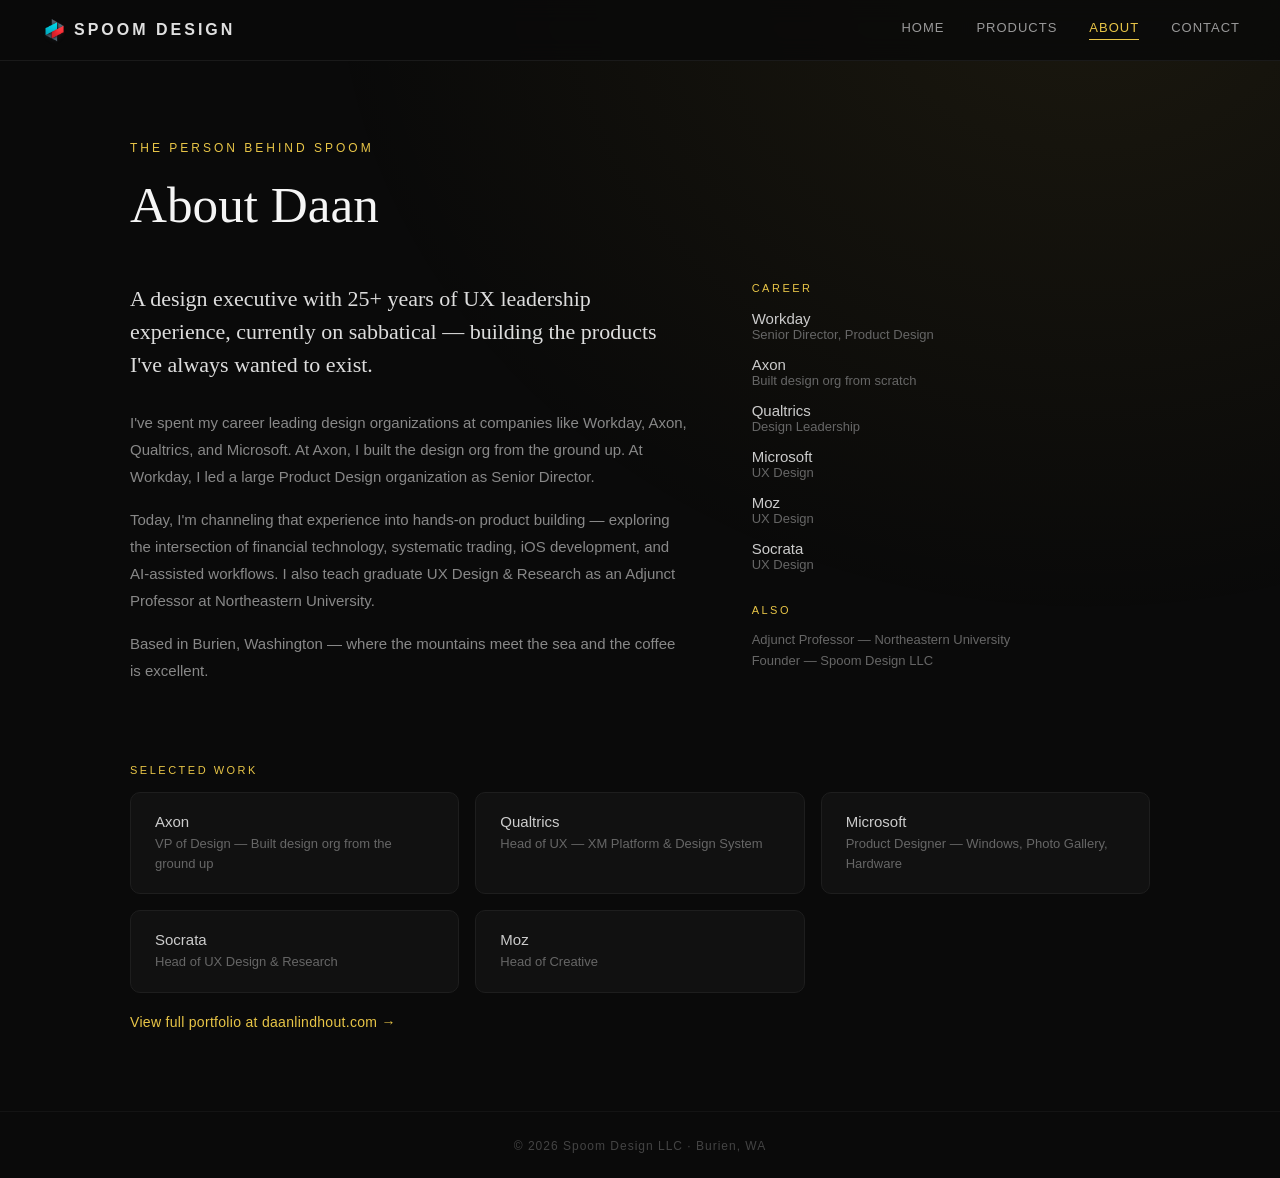
==== about.html @ e28e222f "Updates" ====
<!DOCTYPE html>
<html lang="en">
<head>
  <meta charset="UTF-8">
  <meta name="viewport" content="width=device-width, initial-scale=1.0">
  <title>About – Spoom Design</title>
  <meta name="description" content="About Daan Lindhout — 25+ years of UX leadership at Workday, Axon, Qualtrics, Microsoft, and more. Founder of Spoom Design LLC.">
  <meta http-equiv="X-Content-Type-Options" content="nosniff">
  <meta http-equiv="X-Frame-Options" content="DENY">
  <meta name="referrer" content="strict-origin-when-cross-origin">
  <meta http-equiv="Content-Security-Policy" content="default-src 'self'; style-src 'self' https://fonts.googleapis.com 'unsafe-inline'; font-src https://fonts.gstatic.com; img-src 'self' data: https://www.google-analytics.com https://www.googletagmanager.com; script-src 'self' 'unsafe-inline' https://www.googletagmanager.com; connect-src https://www.google-analytics.com https://analytics.google.com">
  <!-- Google Analytics -->
  <script async src="https://www.googletagmanager.com/gtag/js?id=G-Q63FCN560S"></script>
  <script>
    window.dataLayer = window.dataLayer || [];
    function gtag(){dataLayer.push(arguments);}
    gtag('js', new Date());
    gtag('config', 'G-Q63FCN560S');
  </script>
  <link rel="icon" type="image/x-icon" href="Images/favicon.ico">
  <link rel="icon" type="image/png" sizes="32x32" href="Images/favicon-32.png">
  <link rel="icon" type="image/png" sizes="192x192" href="Images/favicon-192.png">
  <link rel="apple-touch-icon" sizes="180x180" href="Images/apple-touch-icon.png">
  <link rel="preconnect" href="https://fonts.googleapis.com">
  <link rel="preconnect" href="https://fonts.gstatic.com" crossorigin>
  <link href="https://fonts.googleapis.com/css2?family=DM+Serif+Display&family=DM+Sans:ital,wght@0,300;0,400;0,500;0,700;1,400&display=swap" rel="stylesheet">
  <link rel="stylesheet" href="styles.css">
</head>
<body>
  <!-- Static fine grid background -->
  <div id="grid-bg"></div>

  <!-- Navigation (loaded from nav.html) -->
  <div id="nav-container"></div>

  <!-- Main content -->
  <main id="main">
    <section class="page">
      <div class="animate-in">
        <p class="eyebrow">The Person Behind Spoom</p>
        <h2 class="section-title">About Daan</h2>
      </div>
      <div class="about-grid animate-in" style="animation-delay: 0.15s">
        <div class="about-main">
          <p class="about-lead">A design executive with 25+ years of UX leadership experience, currently on sabbatical — building the products I've always wanted to exist.</p>
          <p class="about-body">I've spent my career leading design organizations at companies like Workday, Axon, Qualtrics, and Microsoft. At Axon, I built the design org from the ground up. At Workday, I led a large Product Design organization as Senior Director.</p>
          <p class="about-body">Today, I'm channeling that experience into hands-on product building — exploring the intersection of financial technology, systematic trading, iOS development, and AI-assisted workflows. I also teach graduate UX Design &amp; Research as an Adjunct Professor at Northeastern University.</p>
          <p class="about-body">Based in Burien, Washington — where the mountains meet the sea and the coffee is excellent.</p>
        </div>
        <div class="about-sidebar">
          <div class="sidebar-section">
            <h4 class="sidebar-title">Career</h4>
            <div class="role-row"><span class="role-co">Workday</span><span class="role-title">Senior Director, Product Design</span></div>
            <div class="role-row"><span class="role-co">Axon</span><span class="role-title">Built design org from scratch</span></div>
            <div class="role-row"><span class="role-co">Qualtrics</span><span class="role-title">Design Leadership</span></div>
            <div class="role-row"><span class="role-co">Microsoft</span><span class="role-title">UX Design</span></div>
            <div class="role-row"><span class="role-co">Moz</span><span class="role-title">UX Design</span></div>
            <div class="role-row"><span class="role-co">Socrata</span><span class="role-title">UX Design</span></div>
          </div>
          <div class="sidebar-section" style="margin-top: 32px">
            <h4 class="sidebar-title">Also</h4>
            <p class="role-title">Adjunct Professor — Northeastern University</p>
            <p class="role-title" style="margin-top: 6px">Founder — Spoom Design LLC</p>
          </div>
        </div>
      </div>

      <!-- Work Samples -->
      <div class="animate-in" style="animation-delay: 0.3s; margin-top: 64px;">
        <h4 class="sidebar-title">Selected Work</h4>
        <div class="work-samples-grid">
          <a href="https://www.daanlindhout.com/axon.html" target="_blank" rel="noopener noreferrer" class="work-sample-card">
            <span class="work-sample-co">Axon</span>
            <span class="work-sample-desc">VP of Design — Built design org from the ground up</span>
          </a>
          <a href="https://www.daanlindhout.com/qualtrics.html" target="_blank" rel="noopener noreferrer" class="work-sample-card">
            <span class="work-sample-co">Qualtrics</span>
            <span class="work-sample-desc">Head of UX — XM Platform &amp; Design System</span>
          </a>
          <a href="https://www.daanlindhout.com/microsoft.html" target="_blank" rel="noopener noreferrer" class="work-sample-card">
            <span class="work-sample-co">Microsoft</span>
            <span class="work-sample-desc">Product Designer — Windows, Photo Gallery, Hardware</span>
          </a>
          <a href="https://www.daanlindhout.com/socrata.html" target="_blank" rel="noopener noreferrer" class="work-sample-card">
            <span class="work-sample-co">Socrata</span>
            <span class="work-sample-desc">Head of UX Design &amp; Research</span>
          </a>
          <a href="https://www.daanlindhout.com/moz.html" target="_blank" rel="noopener noreferrer" class="work-sample-card">
            <span class="work-sample-co">Moz</span>
            <span class="work-sample-desc">Head of Creative</span>
          </a>
        </div>
        <p style="margin-top: 20px;"><a href="https://www.daanlindhout.com" target="_blank" rel="noopener noreferrer" class="portfolio-link">View full portfolio at daanlindhout.com →</a></p>
      </div>
    </section>
  </main>

  <!-- Footer -->
  <footer id="footer">
    <span class="footer-text">© <span id="year"></span> Spoom Design LLC · Burien, WA</span>
  </footer>

  <script src="app.js"></script>
</body>
</html>
---- styles.css ----
/* ─── Reset & Base ──────────────────────────────────── */
*, *::before, *::after {
  box-sizing: border-box;
  margin: 0;
  padding: 0;
}

:root {
  --serif: 'DM Serif Display', Georgia, serif;
  --sans: 'DM Sans', -apple-system, sans-serif;
  --gold: #E8C547;
  --bg: #0a0a0a;
  --card-bg: #111;
  --border: #1e1e1e;
  --border-light: #1a1a1a;
  --text: #e0e0e0;
  --text-muted: #888;
  --text-dim: #666;
  --text-faint: #444;
}

body {
  background: var(--bg);
  color: var(--text);
  font-family: var(--sans);
  overflow-x: hidden;
}

::selection {
  background: #E8C54744;
  color: #fff;
}

::-webkit-scrollbar { width: 6px; }
::-webkit-scrollbar-track { background: #111; }
::-webkit-scrollbar-thumb { background: #333; border-radius: 3px; }

a {
  color: inherit;
  text-decoration: none;
  transition: color 0.2s;
}

a:hover {
  color: var(--gold);
}

/* ─── Gradient Background ──────────────────────────── */
#grid-bg {
  position: fixed;
  inset: 0;
  width: 100%;
  height: 100%;
  z-index: 0;
  pointer-events: none;
  background: radial-gradient(ellipse at 85% -5%, rgba(232, 197, 71, 0.08) 0%, transparent 50%);
}

/* ─── Navigation ───────────────────────────────────── */
#nav {
  position: sticky;
  top: 0;
  z-index: 100;
  display: flex;
  align-items: center;
  justify-content: space-between;
  padding: 16px 40px;
  background: rgba(10, 10, 10, 0.85);
  backdrop-filter: blur(12px);
  -webkit-backdrop-filter: blur(12px);
  border-bottom: 1px solid var(--border-light);
}

.logo {
  background: none;
  border: none;
  color: var(--text);
  font-family: var(--sans);
  font-size: 16px;
  font-weight: 700;
  letter-spacing: 3px;
  cursor: pointer;
  display: flex;
  align-items: center;
  gap: 6px;
}

.nav-links {
  display: flex;
  gap: 32px;
}

.nav-link {
  background: none;
  border: none;
  font-family: var(--sans);
  font-size: 13px;
  font-weight: 400;
  letter-spacing: 1px;
  text-transform: uppercase;
  cursor: pointer;
  padding-bottom: 4px;
  color: #999;
  border-bottom: 1px solid transparent;
  transition: color 0.3s, border-color 0.3s;
}

.nav-link:hover {
  color: #ccc;
}

.nav-link.active {
  color: var(--gold);
  border-bottom: 1px solid var(--gold);
}

/* ─── Mobile Menu Toggle ──────────────────────────────── */
.mobile-menu-toggle {
  display: none;
  background: none;
  border: none;
  cursor: pointer;
  padding: 8px;
  flex-direction: column;
  gap: 5px;
  z-index: 101;
}

.mobile-menu-toggle span {
  display: block;
  width: 22px;
  height: 2px;
  background: #ccc;
  border-radius: 1px;
  transition: transform 0.3s, opacity 0.3s;
}

.mobile-menu-toggle.open span:nth-child(1) {
  transform: rotate(45deg) translate(5px, 5px);
}

.mobile-menu-toggle.open span:nth-child(2) {
  opacity: 0;
}

.mobile-menu-toggle.open span:nth-child(3) {
  transform: rotate(-45deg) translate(5px, -5px);
}

/* ─── Main ─────────────────────────────────────────── */
#main {
  max-width: 1100px;
  margin: 0 auto;
  padding: 0 40px;
  min-height: calc(100vh - 140px);
  position: relative;
  z-index: 1;
}

.page {
  padding-top: 80px;
  padding-bottom: 80px;
}

/* ─── Animations ───────────────────────────────────── */
@keyframes fadeInUp {
  from {
    opacity: 0;
    transform: translateY(30px);
  }
  to {
    opacity: 1;
    transform: translateY(0);
  }
}

.animate-in {
  opacity: 0;
  animation: fadeInUp 0.9s cubic-bezier(0.22, 1, 0.36, 1) forwards;
}

/* ─── Eyebrow ──────────────────────────────────────── */
.eyebrow {
  font-family: var(--sans);
  font-size: 12px;
  letter-spacing: 3px;
  text-transform: uppercase;
  color: var(--gold);
  margin-bottom: 20px;
  font-weight: 500;
}

/* ─── Hero (Home) ──────────────────────────────────── */
.hero-title {
  font-family: var(--serif);
  font-size: clamp(40px, 6vw, 72px);
  line-height: 1.1;
  color: #f5f5f5;
  font-weight: 400;
  margin-bottom: 24px;
}

.accent {
  color: var(--gold);
}

.hero-sub {
  font-size: 17px;
  line-height: 1.7;
  color: #999;
  max-width: 540px;
  margin-bottom: 40px;
  font-weight: 300;
}

.hero-cta {
  display: flex;
  gap: 16px;
  flex-wrap: wrap;
}

.btn-primary {
  font-family: var(--sans);
  font-size: 14px;
  font-weight: 500;
  padding: 14px 28px;
  background: var(--gold);
  color: var(--bg);
  border: none;
  border-radius: 6px;
  cursor: pointer;
  letter-spacing: 0.5px;
  transition: transform 0.2s, box-shadow 0.2s;
}

.btn-primary:hover {
  transform: translateY(-1px);
  box-shadow: 0 4px 20px rgba(232, 197, 71, 0.25);
}

.btn-secondary {
  font-family: var(--sans);
  font-size: 14px;
  font-weight: 500;
  padding: 14px 28px;
  background: transparent;
  color: #ccc;
  border: 1px solid #333;
  border-radius: 6px;
  cursor: pointer;
  letter-spacing: 0.5px;
  transition: border-color 0.2s;
}

.btn-secondary:hover {
  border-color: #555;
}

.hero-stats {
  display: flex;
  gap: 48px;
  margin-top: 80px;
  padding-top: 40px;
  border-top: 1px solid var(--border-light);
}

.stat {
  display: flex;
  flex-direction: column;
  gap: 4px;
}

.stat-num {
  font-family: var(--serif);
  font-size: 36px;
  color: #f0f0f0;
}

.stat-label {
  font-size: 12px;
  letter-spacing: 1.5px;
  text-transform: uppercase;
  color: var(--text-dim);
  font-weight: 500;
}

/* ─── Section Headers ──────────────────────────────── */
.section-title {
  font-family: var(--serif);
  font-size: clamp(32px, 4vw, 52px);
  color: #f5f5f5;
  font-weight: 400;
  margin-bottom: 48px;
}

/* ─── Products ─────────────────────────────────────── */
.product-grid {
  display: grid;
  grid-template-columns: repeat(auto-fit, minmax(300px, 1fr));
  gap: 24px;
}

.product-card {
  background: var(--card-bg);
  border: 1px solid var(--border);
  border-radius: 12px;
  padding: 32px;
  cursor: default;
  transition: transform 0.3s cubic-bezier(0.22, 1, 0.36, 1),
              border-color 0.3s,
              box-shadow 0.3s;
}

.product-card:hover {
  transform: translateY(-4px);
}

.product-card[data-href] {
  cursor: pointer;
}

.product-card[data-href]:focus-visible {
  outline: 2px solid var(--gold);
  outline-offset: 3px;
}

.product-icon {
  width: 56px;
  height: 56px;
  border-radius: 12px;
  display: flex;
  align-items: center;
  justify-content: center;
  margin-bottom: 20px;
  font-size: 28px;
}

.product-name {
  font-family: var(--serif);
  font-size: 22px;
  color: #f0f0f0;
  font-weight: 400;
  margin-bottom: 4px;
}

.product-tagline {
  font-size: 13px;
  font-weight: 500;
  margin-bottom: 16px;
  letter-spacing: 0.3px;
}

.product-desc {
  font-size: 14px;
  line-height: 1.7;
  color: var(--text-muted);
  font-weight: 300;
  margin-bottom: 20px;
}

.tag-row {
  display: flex;
  flex-wrap: wrap;
  gap: 8px;
}

.tag {
  font-size: 11px;
  padding: 4px 10px;
  background: #1a1a1a;
  border: 1px solid #252525;
  border-radius: 20px;
  color: #777;
  letter-spacing: 0.3px;
  font-weight: 400;
}

/* ─── About ────────────────────────────────────────── */
.about-grid {
  display: grid;
  grid-template-columns: 1.4fr 1fr;
  gap: 64px;
}

.about-lead {
  font-family: var(--serif);
  font-size: 22px;
  line-height: 1.5;
  color: #ddd;
  margin-bottom: 28px;
}

.about-body {
  font-size: 15px;
  line-height: 1.8;
  color: var(--text-muted);
  font-weight: 300;
  margin-bottom: 16px;
}

.sidebar-title {
  font-family: var(--sans);
  font-size: 11px;
  letter-spacing: 2.5px;
  text-transform: uppercase;
  color: var(--gold);
  margin-bottom: 16px;
  font-weight: 500;
}

.role-row {
  display: flex;
  flex-direction: column;
  margin-bottom: 14px;
}

.role-co {
  font-size: 15px;
  font-weight: 500;
  color: #ccc;
}

.role-title {
  font-size: 13px;
  color: var(--text-dim);
  font-weight: 300;
}

/* ─── Work Samples ─────────────────────────────────── */
.work-samples-grid {
  display: grid;
  grid-template-columns: repeat(auto-fit, minmax(280px, 1fr));
  gap: 16px;
}

.work-sample-card {
  display: flex;
  flex-direction: column;
  gap: 4px;
  padding: 20px 24px;
  background: var(--card-bg);
  border: 1px solid var(--border);
  border-radius: 10px;
  text-decoration: none;
  transition: border-color 0.3s, transform 0.3s, box-shadow 0.3s;
}

.work-sample-card:hover {
  border-color: rgba(232, 197, 71, 0.25);
  transform: translateY(-2px);
  box-shadow: 0 8px 24px rgba(232, 197, 71, 0.06);
  color: inherit;
}

.work-sample-co {
  font-size: 15px;
  font-weight: 500;
  color: #ccc;
}

.work-sample-desc {
  font-size: 13px;
  color: var(--text-dim);
  font-weight: 300;
  line-height: 1.5;
}

.portfolio-link {
  font-size: 14px;
  color: var(--gold);
  text-decoration: none;
  font-weight: 500;
  letter-spacing: 0.3px;
  transition: color 0.2s;
}

.portfolio-link:hover {
  color: #f0d060;
}

/* ─── Contact ──────────────────────────────────────── */
.contact-grid {
  display: grid;
  grid-template-columns: repeat(auto-fit, minmax(220px, 1fr));
  gap: 24px;
  margin-bottom: 48px;
}

.contact-card {
  background: var(--card-bg);
  border: 1px solid var(--border);
  border-radius: 12px;
  padding: 32px;
  text-align: center;
}

.contact-icon {
  font-size: 28px;
  margin-bottom: 16px;
}

.contact-label {
  font-family: var(--sans);
  font-size: 11px;
  letter-spacing: 2px;
  text-transform: uppercase;
  color: var(--gold);
  margin-bottom: 8px;
  font-weight: 500;
}

.contact-value {
  font-size: 15px;
  color: #bbb;
  font-weight: 400;
}

.contact-note {
  max-width: 560px;
  margin: 0 auto;
  text-align: center;
  padding: 40px 0;
  border-top: 1px solid var(--border-light);
}

.contact-note-text {
  font-size: 16px;
  line-height: 1.7;
  color: #777;
  font-weight: 300;
  font-style: italic;
}

/* ─── Footer ───────────────────────────────────────── */
#footer {
  position: relative;
  z-index: 1;
  text-align: center;
  padding: 24px 40px;
  border-top: 1px solid #141414;
}

.footer-text {
  font-size: 12px;
  color: var(--text-faint);
  letter-spacing: 1px;
}

/* ─── Responsive ───────────────────────────────────── */
@media (max-width: 768px) {
  #nav {
    padding: 14px 20px;
  }

  .logo {
    font-size: 14px;
    letter-spacing: 2px;
  }

  .mobile-menu-toggle {
    display: flex;
  }

  .nav-links {
    display: none;
    position: absolute;
    top: 100%;
    left: 0;
    right: 0;
    flex-direction: column;
    gap: 0;
    background: rgba(10, 10, 10, 0.95);
    backdrop-filter: blur(12px);
    -webkit-backdrop-filter: blur(12px);
    border-bottom: 1px solid var(--border-light);
    padding: 8px 0;
  }

  .nav-links.open {
    display: flex;
  }

  .nav-link {
    font-size: 13px;
    padding: 14px 24px;
    border-bottom: none;
    width: 100%;
    text-align: left;
  }

  .nav-link.active {
    border-bottom: none;
    background: rgba(232, 197, 71, 0.06);
  }

  #main {
    padding: 0 20px;
  }

  .page {
    padding-top: 48px;
    padding-bottom: 48px;
  }

  .hero-stats {
    flex-direction: column;
    gap: 24px;
    margin-top: 48px;
  }

  .about-grid {
    grid-template-columns: 1fr;
    gap: 40px;
  }

  .product-grid {
    grid-template-columns: 1fr;
  }

  .contact-grid {
    grid-template-columns: 1fr;
  }
}

@media (max-width: 480px) {
  .logo svg {
    width: 22px;
    height: 22px;
  }
}
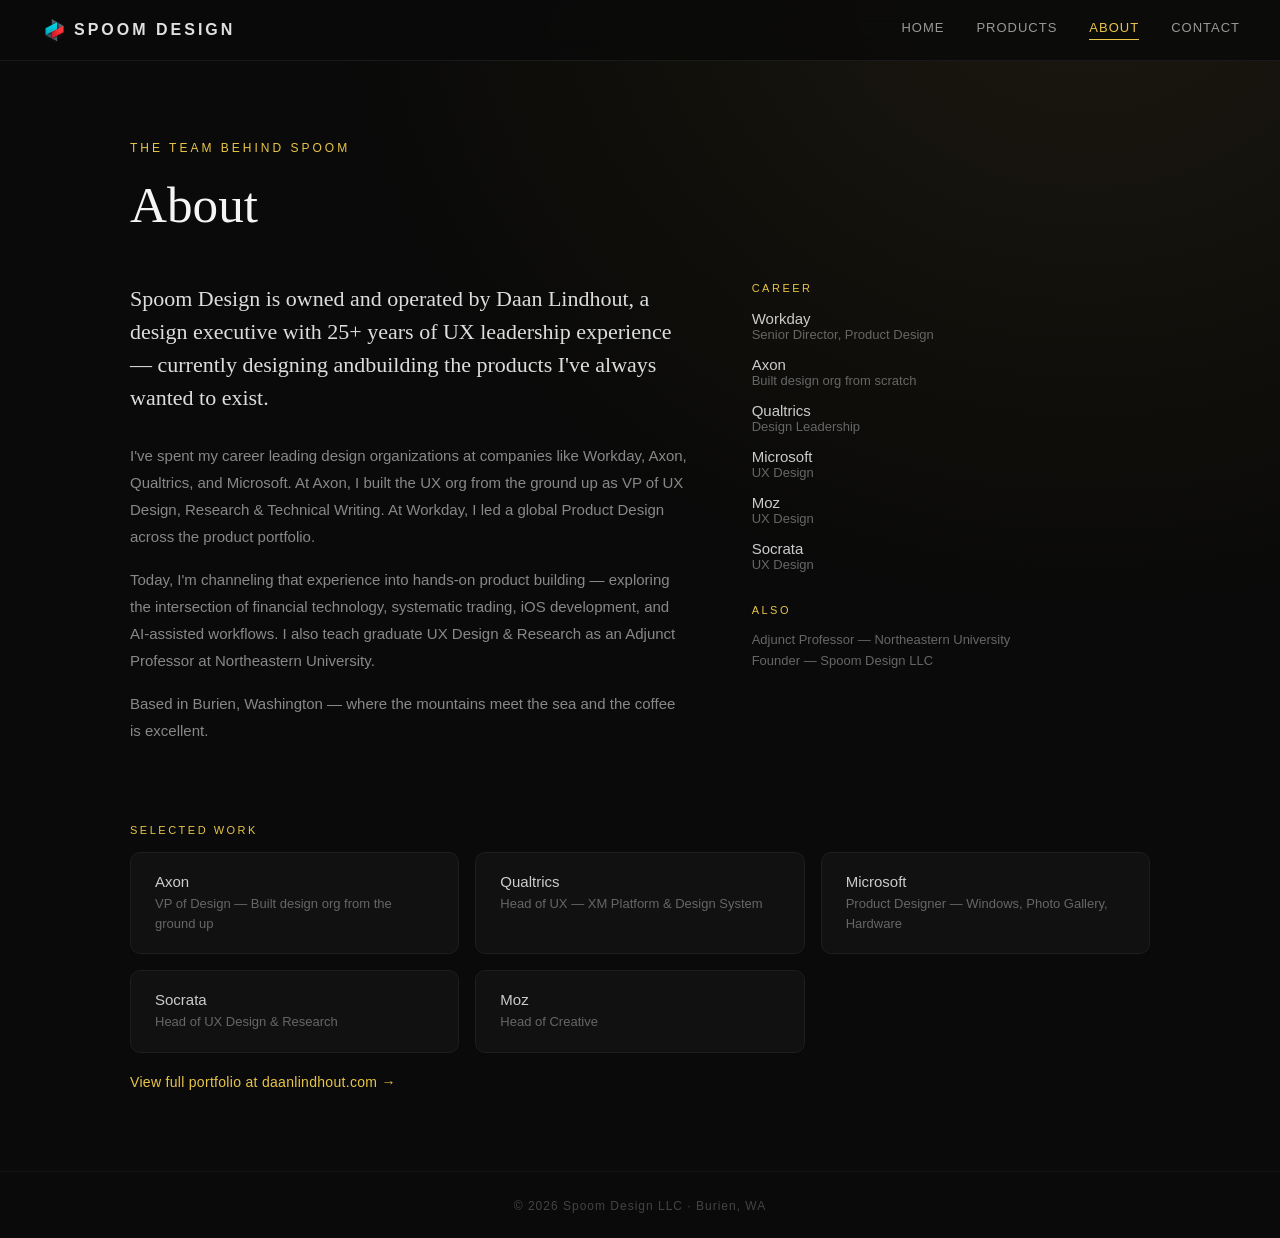
==== commit 36471080: "Update about.html" ====
--- a/about.html
+++ b/about.html
@@ -37,13 +37,13 @@
   <main id="main">
     <section class="page">
       <div class="animate-in">
-        <p class="eyebrow">The Person Behind Spoom</p>
-        <h2 class="section-title">About Daan</h2>
+        <p class="eyebrow">The Team Behind Spoom</p>
+        <h2 class="section-title">About</h2>
       </div>
       <div class="about-grid animate-in" style="animation-delay: 0.15s">
         <div class="about-main">
-          <p class="about-lead">A design executive with 25+ years of UX leadership experience, currently on sabbatical — building the products I've always wanted to exist.</p>
-          <p class="about-body">I've spent my career leading design organizations at companies like Workday, Axon, Qualtrics, and Microsoft. At Axon, I built the design org from the ground up. At Workday, I led a large Product Design organization as Senior Director.</p>
+          <p class="about-lead">Spoom Design is owned and operated by Daan Lindhout, a design executive with 25+ years of UX leadership experience — currently designing andbuilding the products I've always wanted to exist.</p>
+          <p class="about-body">I've spent my career leading design organizations at companies like Workday, Axon, Qualtrics, and Microsoft. At Axon, I built the UX org from the ground up as VP of UX Design, Research & Technical Writing. At Workday, I led a global Product Design across the product portfolio.</p>
           <p class="about-body">Today, I'm channeling that experience into hands-on product building — exploring the intersection of financial technology, systematic trading, iOS development, and AI-assisted workflows. I also teach graduate UX Design &amp; Research as an Adjunct Professor at Northeastern University.</p>
           <p class="about-body">Based in Burien, Washington — where the mountains meet the sea and the coffee is excellent.</p>
         </div>
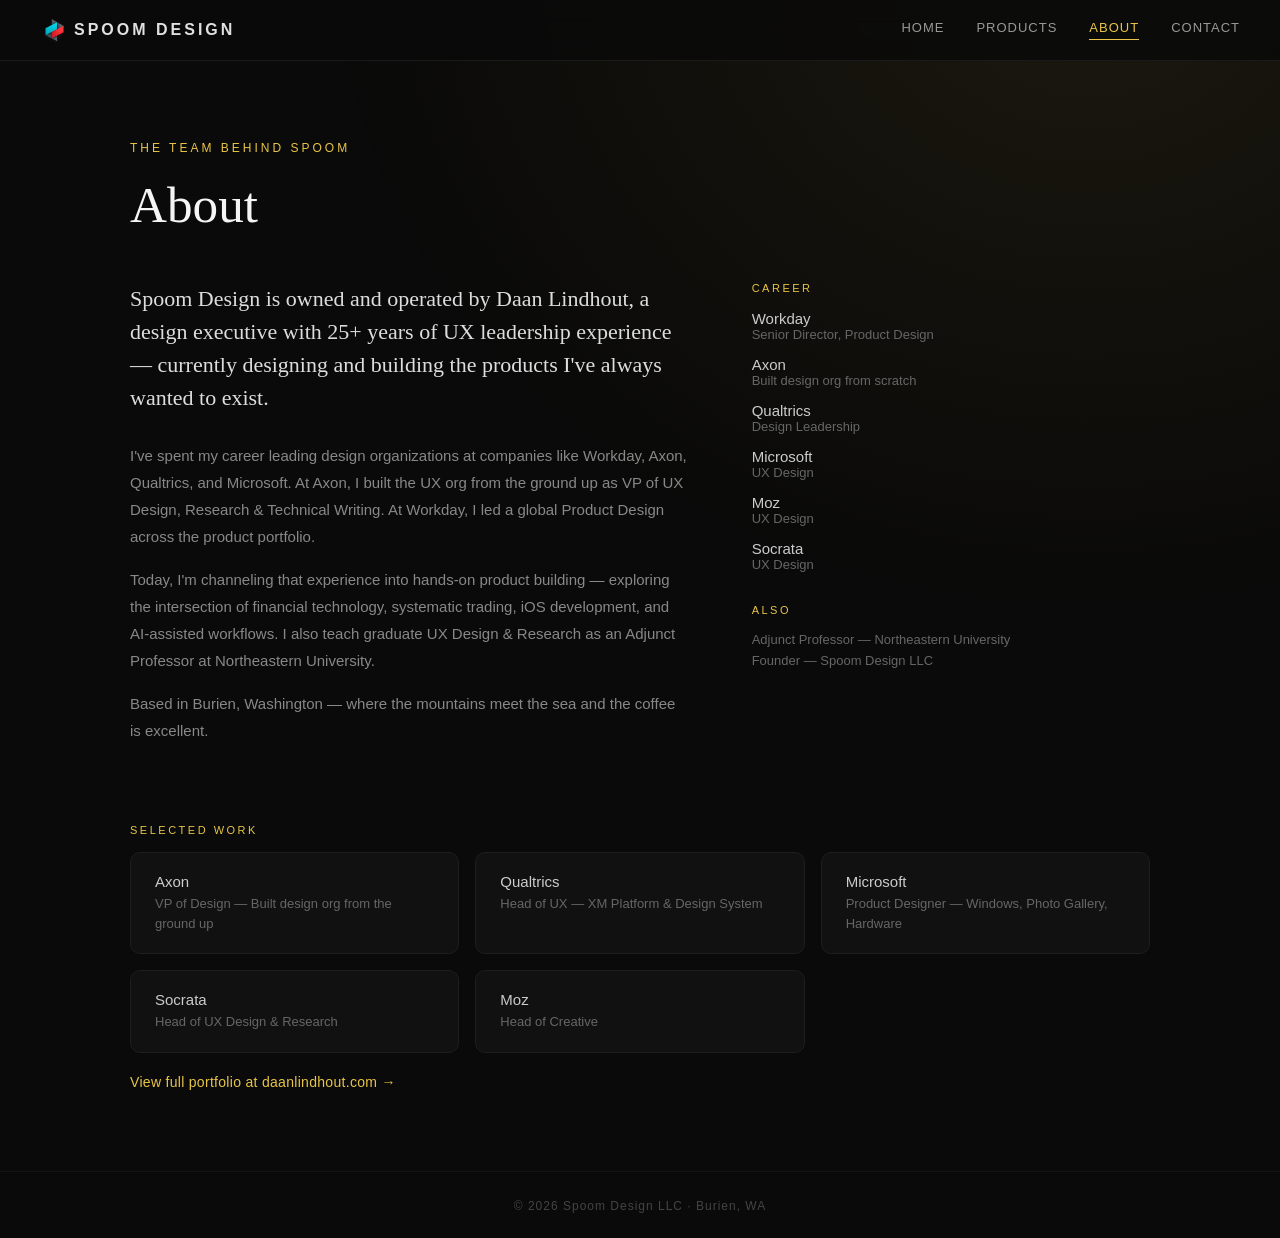
==== commit 81cc80f0: "Update about.html" ====
--- a/about.html
+++ b/about.html
@@ -42,7 +42,7 @@
       </div>
       <div class="about-grid animate-in" style="animation-delay: 0.15s">
         <div class="about-main">
-          <p class="about-lead">Spoom Design is owned and operated by Daan Lindhout, a design executive with 25+ years of UX leadership experience — currently designing andbuilding the products I've always wanted to exist.</p>
+          <p class="about-lead">Spoom Design is owned and operated by Daan Lindhout, a design executive with 25+ years of UX leadership experience — currently designing and building the products I've always wanted to exist.</p>
           <p class="about-body">I've spent my career leading design organizations at companies like Workday, Axon, Qualtrics, and Microsoft. At Axon, I built the UX org from the ground up as VP of UX Design, Research & Technical Writing. At Workday, I led a global Product Design across the product portfolio.</p>
           <p class="about-body">Today, I'm channeling that experience into hands-on product building — exploring the intersection of financial technology, systematic trading, iOS development, and AI-assisted workflows. I also teach graduate UX Design &amp; Research as an Adjunct Professor at Northeastern University.</p>
           <p class="about-body">Based in Burien, Washington — where the mountains meet the sea and the coffee is excellent.</p>
--- a/styles.css
+++ b/styles.css
@@ -341,6 +341,47 @@
   color: #f0f0f0;
   font-weight: 400;
   margin-bottom: 4px;
+}
+
+.product-name-row {
+  display: flex;
+  align-items: center;
+  gap: 10px;
+  margin-bottom: 4px;
+  flex-wrap: wrap;
+}
+
+.product-name-row .product-name {
+  margin-bottom: 0;
+}
+
+.status-tag {
+  font-family: var(--sans);
+  font-size: 10px;
+  font-weight: 600;
+  letter-spacing: 0.5px;
+  text-transform: uppercase;
+  padding: 3px 10px;
+  border-radius: 20px;
+  white-space: nowrap;
+}
+
+.status-beta {
+  color: #E8C547;
+  background: rgba(232, 197, 71, 0.1);
+  border: 1px solid rgba(232, 197, 71, 0.25);
+}
+
+.status-dev {
+  color: #999;
+  background: rgba(255, 255, 255, 0.04);
+  border: 1px solid rgba(255, 255, 255, 0.1);
+}
+
+.status-released {
+  color: #22c55e;
+  background: rgba(34, 197, 94, 0.1);
+  border: 1px solid rgba(34, 197, 94, 0.25);
 }
 
 .product-tagline {
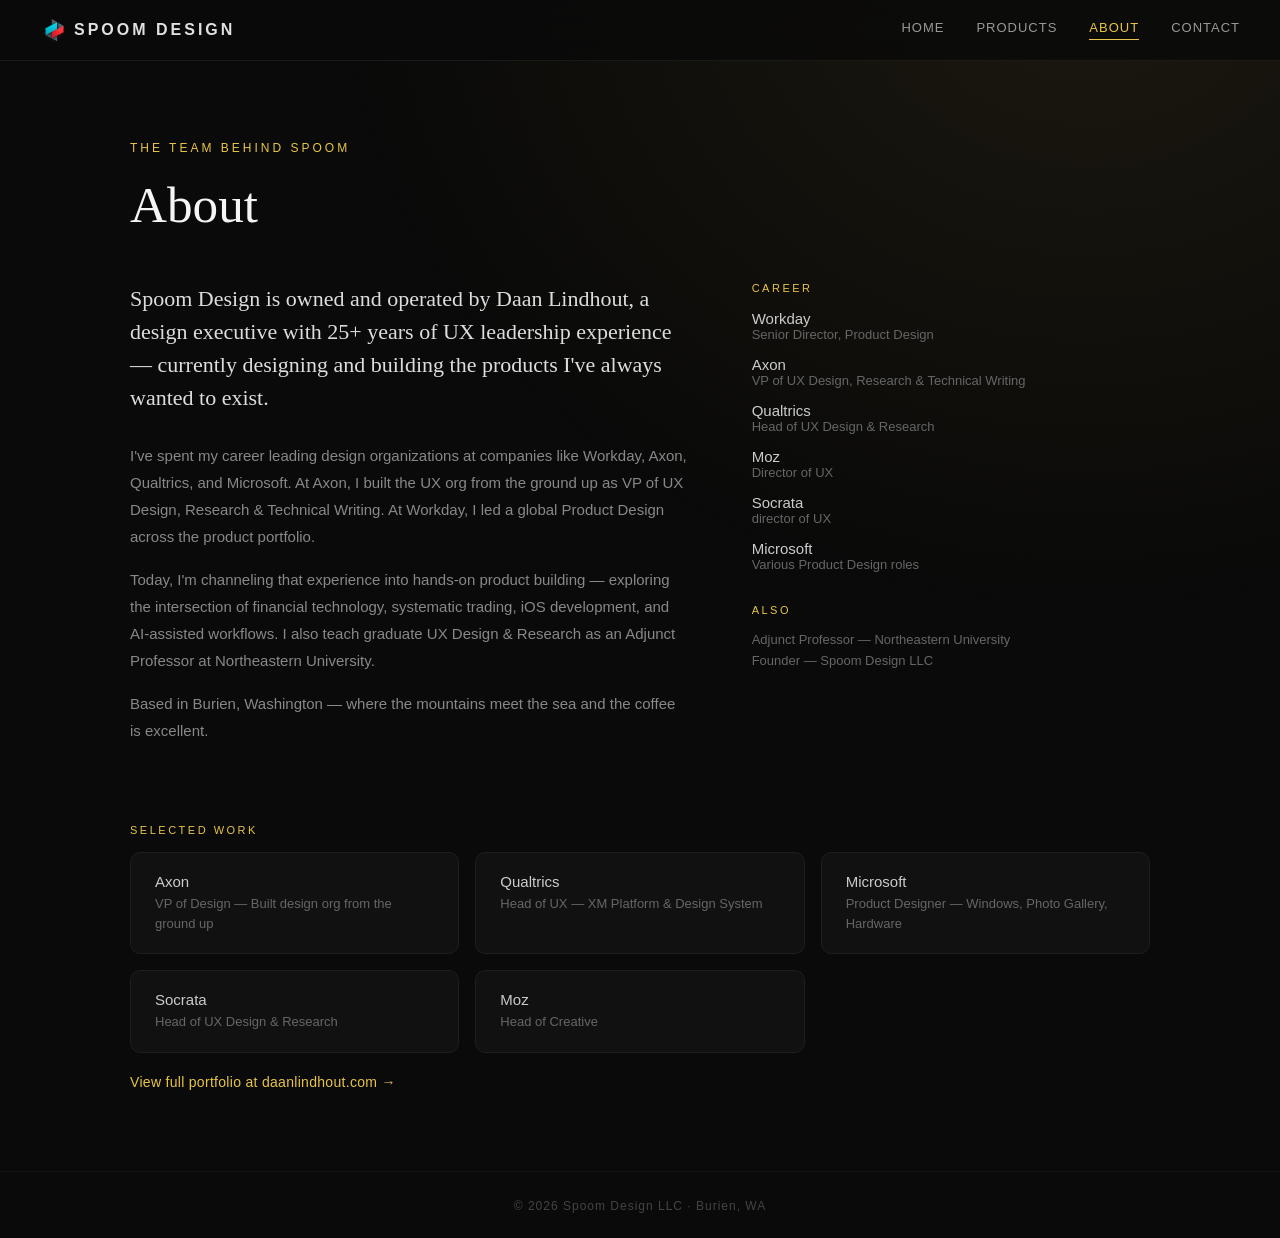
==== commit 06b04036: "Update about.html" ====
--- a/about.html
+++ b/about.html
@@ -51,11 +51,12 @@
           <div class="sidebar-section">
             <h4 class="sidebar-title">Career</h4>
             <div class="role-row"><span class="role-co">Workday</span><span class="role-title">Senior Director, Product Design</span></div>
-            <div class="role-row"><span class="role-co">Axon</span><span class="role-title">Built design org from scratch</span></div>
-            <div class="role-row"><span class="role-co">Qualtrics</span><span class="role-title">Design Leadership</span></div>
-            <div class="role-row"><span class="role-co">Microsoft</span><span class="role-title">UX Design</span></div>
-            <div class="role-row"><span class="role-co">Moz</span><span class="role-title">UX Design</span></div>
-            <div class="role-row"><span class="role-co">Socrata</span><span class="role-title">UX Design</span></div>
+            <div class="role-row"><span class="role-co">Axon</span><span class="role-title">VP of UX Design, Research & Technical Writing</span></div>
+            <div class="role-row"><span class="role-co">Qualtrics</span><span class="role-title">Head of UX Design & Research</span></div>
+            <div class="role-row"><span class="role-co">Moz</span><span class="role-title">Director of UX</span></div>
+            <div class="role-row"><span class="role-co">Socrata</span><span class="role-title">director of UX</span></div>
+            <div class="role-row"><span class="role-co">Microsoft</span><span class="role-title">Various Product Design roles</span></div>
+
           </div>
           <div class="sidebar-section" style="margin-top: 32px">
             <h4 class="sidebar-title">Also</h4>
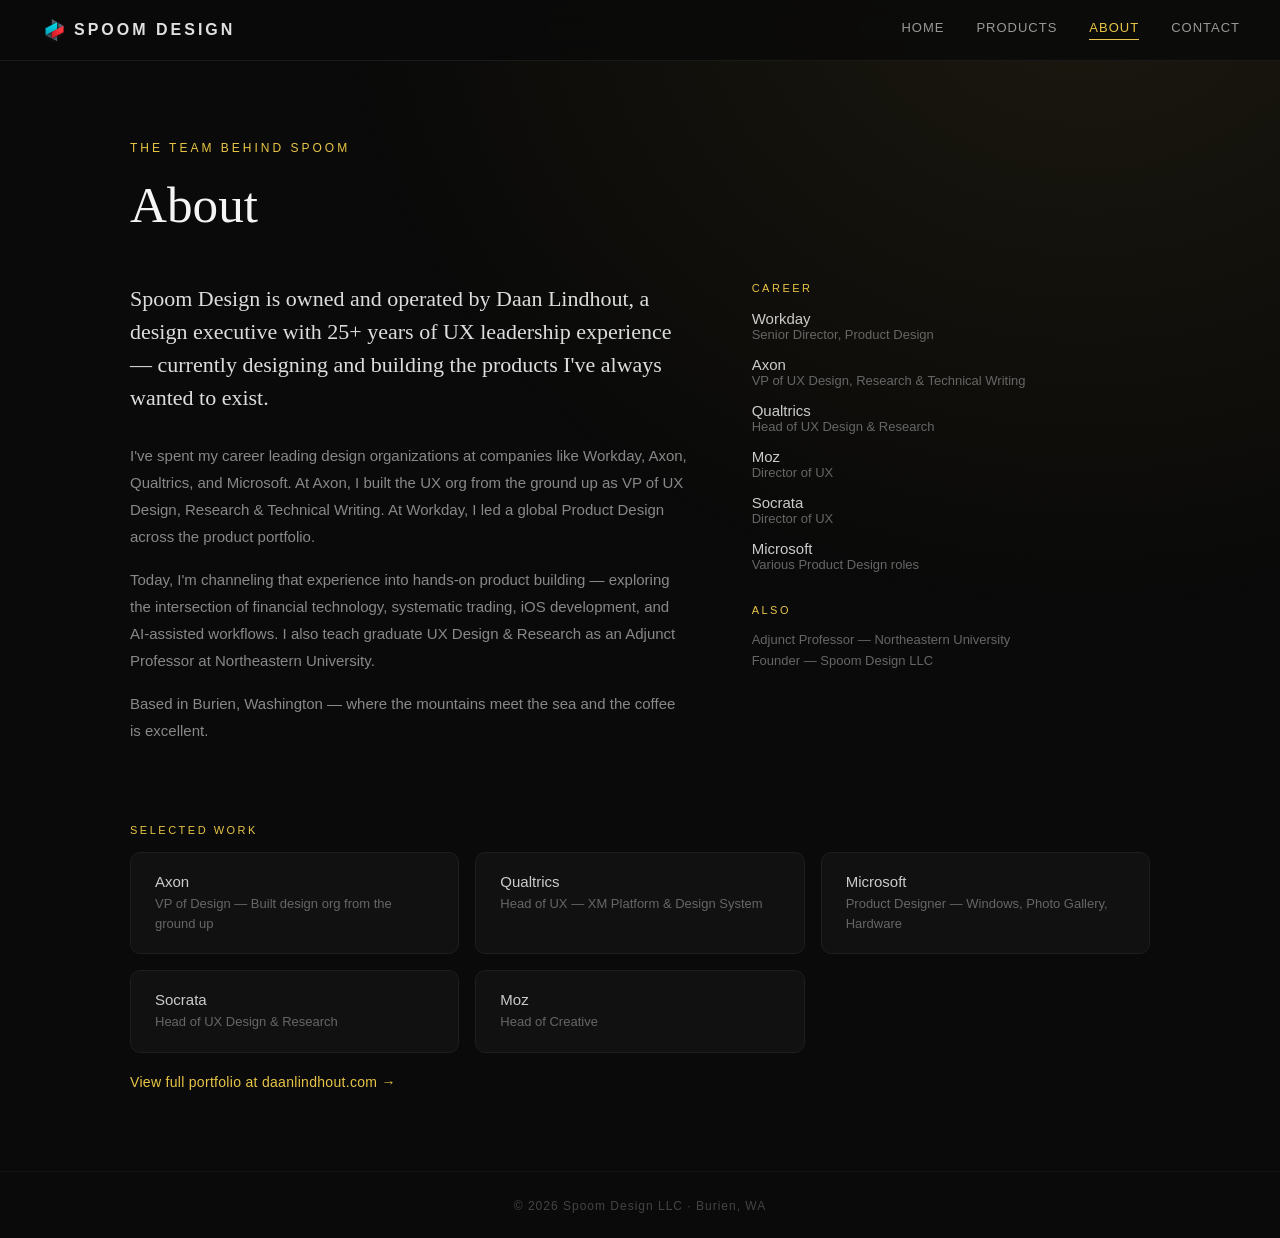
==== commit 7a846f66: "Update about.html" ====
--- a/about.html
+++ b/about.html
@@ -54,7 +54,7 @@
             <div class="role-row"><span class="role-co">Axon</span><span class="role-title">VP of UX Design, Research & Technical Writing</span></div>
             <div class="role-row"><span class="role-co">Qualtrics</span><span class="role-title">Head of UX Design & Research</span></div>
             <div class="role-row"><span class="role-co">Moz</span><span class="role-title">Director of UX</span></div>
-            <div class="role-row"><span class="role-co">Socrata</span><span class="role-title">director of UX</span></div>
+            <div class="role-row"><span class="role-co">Socrata</span><span class="role-title">Director of UX</span></div>
             <div class="role-row"><span class="role-co">Microsoft</span><span class="role-title">Various Product Design roles</span></div>
 
           </div>
